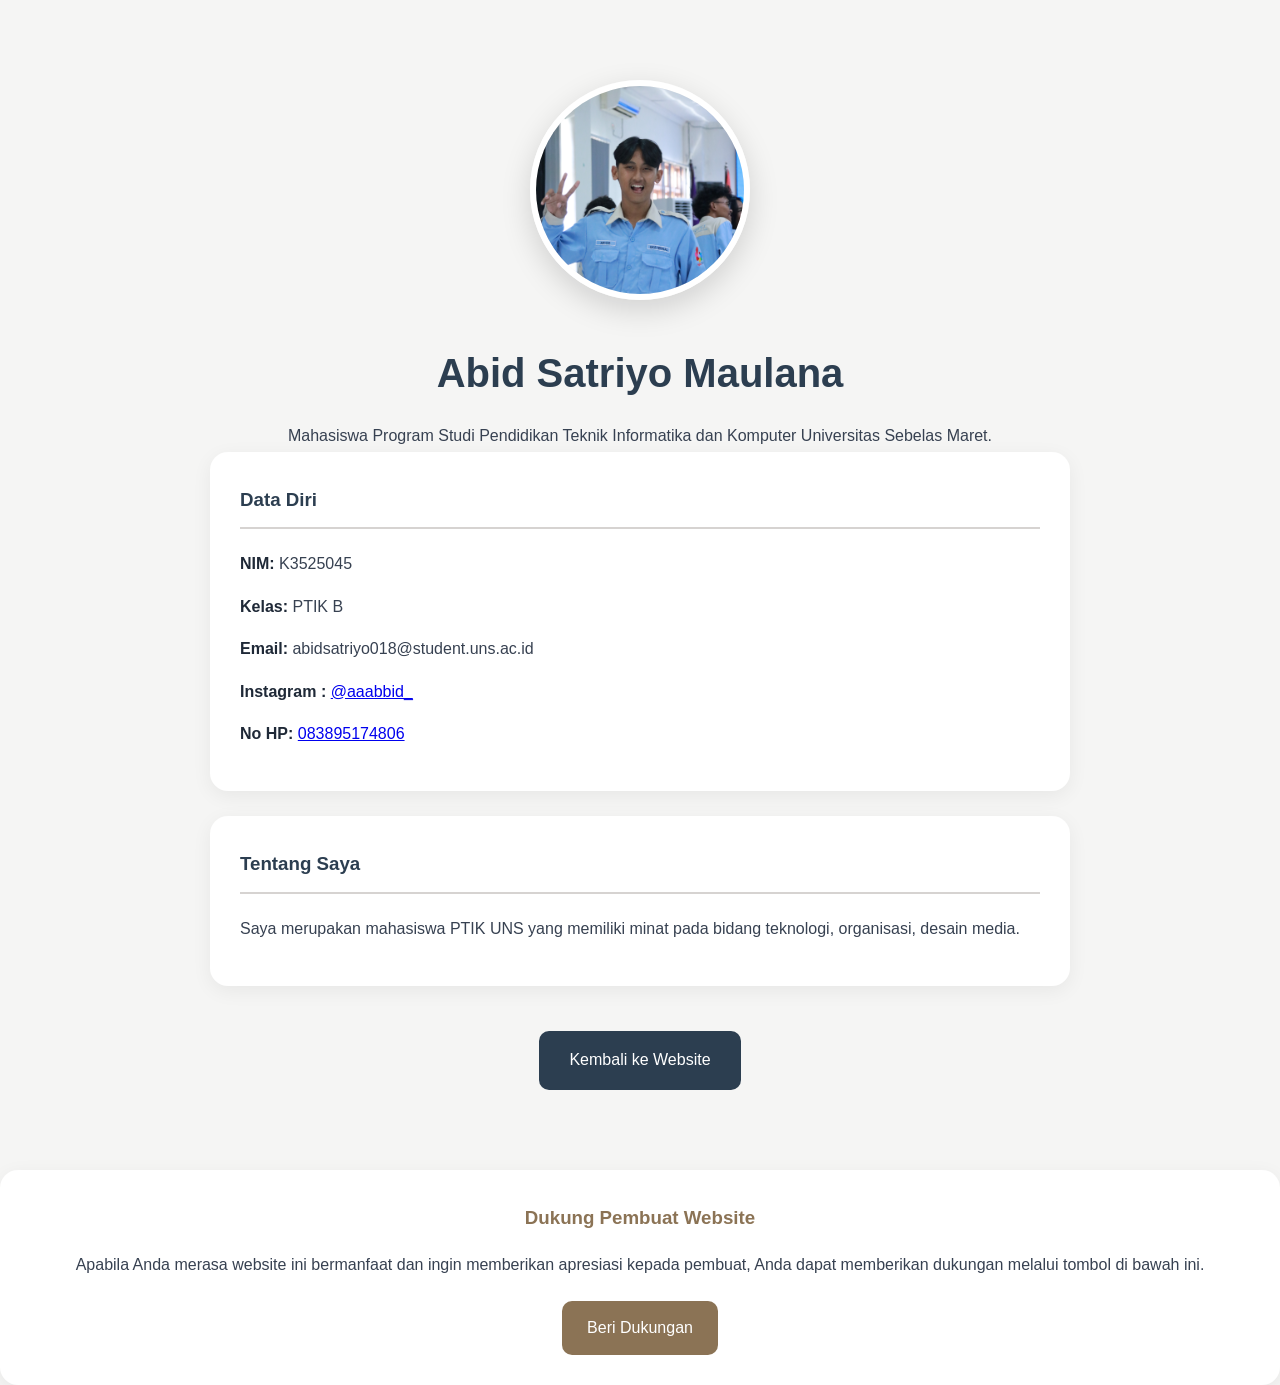
==== about.html @ 87182e34 "Add files via upload" ====
<!DOCTYPE html>
<html lang="id">
<head>
    <meta charset="UTF-8">
    <title>Tentang Saya</title>
    <link rel="stylesheet" href="style.css">
</head>
<body>

<div class="about-container">

    <img src="foto-abid.jpg" alt="Foto Abid" class="about-photo">

    <h1>Abid Satriyo Maulana</h1>

    <p>
        Mahasiswa Program Studi Pendidikan Teknik Informatika dan Komputer
        Universitas Sebelas Maret.
    </p>

    <div class="about-card">
        <h3>Data Diri</h3>

        <p><strong>NIM:</strong> K3525045</p>
        <p><strong>Kelas:</strong> PTIK B</p>
        <p><strong>Email:</strong> abidsatriyo018@student.uns.ac.id</p>
        <p>
            <strong>Instagram :</strong>
            <a href="https://instagram.com/aaabbid_" target="_blank">
            @aaabbid_
            </a>
        </p>
        <p>
            <strong>No HP:</strong> 
            <a href="https://wa.me/6283895174806" target="_blank">
                083895174806
            </a>
        </p>
    </div>

    <div class="about-card">
        <h3>Tentang Saya</h3>

        <p>
            Saya merupakan mahasiswa PTIK UNS yang memiliki minat
            pada bidang teknologi, organisasi, desain media.
        </p>
    </div>

    <a href="index.html" class="btn-back">
        Kembali ke Website
    </a>
</div>
<div class="donation-card">
    <h3>Dukung Pembuat Website</h3>

    <p>
        Apabila Anda merasa website ini bermanfaat dan ingin memberikan
        apresiasi kepada pembuat, Anda dapat memberikan dukungan melalui
        tombol di bawah ini.
    </p>

    <a href="donasi.html" class="donate-btn">
        Beri Dukungan
    </a>
</div>

</body>
</html>
---- style.css ----
/* ===== HERO SECTION ===== */

.hero{
    min-height:100vh;

    background:
    linear-gradient(
        rgba(15,23,42,.75),
        rgba(15,23,42,.75)
    ),
    url('masjid.jpg');

    background-size:cover;
    background-position:center;
    background-repeat:no-repeat;

    display:flex;
    justify-content:center;
    align-items:center;

    text-align:center;
    color:white;

    padding:20px;
}

.hero-content{
max-width:850px;
}

.hero-tag{
display:inline-block;

background:rgba(255,255,255,.15);

padding:10px 18px;
border-radius:30px;

margin-bottom:25px;

backdrop-filter:blur(8px);

}

.hero h1{
font-size:4rem;
line-height:1.2;
margin-bottom:25px;
}

.hero p{
font-size:1.1rem;
max-width:700px;
margin:auto;
margin-bottom:35px;
}

.hero-button a{
display:inline-block;

background:white;
color:#1e293b;

text-decoration:none;

padding:15px 35px;

border-radius:40px;

font-weight:600;

transition:.3s;

}

.hero-button a:hover{
transform:translateY(-3px);
}

/* ===== INTRO SECTION ===== */

.intro{
width:90%;
max-width:1100px;
margin:-70px auto 50px;
position:relative;
z-index:10;
}

.intro-card{
background:white;

padding:40px;

border-radius:20px;

box-shadow:
0 10px 30px rgba(0,0,0,.08);

}

.intro-card h2{
margin-bottom:15px;
color:#2c3e50;
}

.intro-card p{
text-align:justify;
}

@media(max-width:768px){

.hero h1{
    font-size:2.3rem;
}

.hero p{
    font-size:1rem;
}

.intro{
    margin-top:-40px;
}

}

*{
    margin:0;
    padding:0;
    box-sizing:border-box;
    font-family: "Segoe UI", Tahoma, Geneva, Verdana, sans-serif;
}

html{
    scroll-behavior:smooth;
}

body{
    background:#f5f5f4;
    color:#374151;
    line-height:1.9;
}

/* ================= HERO ================= */

header{
    background:linear-gradient(
        135deg,
        #2c3e50,
        #34495e
    );
    color:white;
    text-align:center;
    padding:120px 20px;
    position:relative;
}

.header-content{
    max-width:900px;
    margin:auto;
}

header h1{
    font-size:3.2rem;
    margin-bottom:20px;
    font-weight:700;
}

header p{
    font-size:1.1rem;
    opacity:.9;
}

/* ================= FOTO PROFIL ================= */

.profile-photo{
    position:absolute;
    top:25px;
    right:40px;
}

.profile-photo img{
    width:180px;
    height:180px;

    object-fit:cover;

    border-radius:50%;

    border:4px solid rgba(255,255,255,.8);

    box-shadow:
    0 8px 20px rgba(0,0,0,.25);

    transition:.3s;
}

.profile-photo img:hover{
    transform:scale(1.05);
}

/* ================= NAVBAR ================= */

nav{
    background:white;

    padding:18px;

    text-align:center;

    position:sticky;
    top:0;
    z-index:999;

    box-shadow:
    0 2px 12px rgba(0,0,0,.06);
}

nav a{
    position:relative;

    text-decoration:none;

    color:#374151;

    margin:0 15px;

    font-weight:500;

    padding:10px 5px;

    transition:.3s;
}

/* garis animasi */

nav a::after{
    content:"";

    position:absolute;

    left:0;
    bottom:0;

    width:0%;
    height:2px;

    background:#8b7355;

    transition:.3s ease;
}

nav a:hover{
    color:#8b7355;
}

nav a:hover::after{
    width:100%;
}

/* ================= INTRO CARD ================= */

.intro{
    width:90%;
    max-width:1100px;

    margin:-50px auto 50px;

    position:relative;
    z-index:10;
}

.intro-card{
    background:white;

    padding:40px;

    border-radius:20px;

    box-shadow:
    0 10px 25px rgba(0,0,0,.08);
}

.intro-card h2{
    margin-bottom:15px;
    color:#2c3e50;
}

.intro-card p{
    text-align:justify;
}

/* ================= CONTAINER ================= */

.container{
    width:90%;
    max-width:1100px;
    margin:50px auto;
}

/* ================= SECTION ================= */

.section{
    background:white;

    padding:35px;

    border-radius:18px;

    margin-bottom:25px;

    box-shadow:
    0 4px 18px rgba(0,0,0,.05);

    transition:.3s;
}

.section:hover{
    transform:translateY(-3px);
}

.section h2{
    color:#2c3e50;

    margin-bottom:15px;

    padding-bottom:10px;

    position:relative;
}

.section h2::after{
    content:"";

    position:absolute;

    bottom:0;
    left:0;

    width:70px;
    height:3px;

    background:#8b7355;
}

.section p{
    text-align:justify;
    margin-bottom:15px;
}

/* ================= BLOCKQUOTE ================= */

blockquote{
    background:#fafaf9;

    border-left:4px solid #8b7355;

    padding:20px;

    margin:20px 0;

    border-radius:10px;

    font-style:italic;
}

/* ================= PROFILE ================= */

.profile{
    background:#2c3e50;

    color:white;

    padding:35px;

    border-radius:18px;
}

.profile h2{
    color:#d4c0a1;

    margin-bottom:20px;
}

.profile p{
    margin-bottom:10px;
}

/* ================= FOOTER ================= */

footer{
    background:#1f2937;

    color:white;

    text-align:center;

    padding:30px;

    margin-top:40px;
}

/* ================= SCROLLBAR ================= */

::-webkit-scrollbar{
    width:10px;
}

::-webkit-scrollbar-track{
    background:#e5e7eb;
}

::-webkit-scrollbar-thumb{
    background:#94a3b8;
    border-radius:20px;
}

/* ================= RESPONSIVE ================= */

@media(max-width:768px){

    header{
        padding:90px 20px;
    }

    header h1{
        font-size:2rem;
    }

    .profile-photo{
        position:static;
        margin-bottom:20px;
    }

    .profile-photo img{
        width:90px;
        height:90px;
    }

    nav a{
        display:block;
        margin:12px 0;
    }

    .section{
        padding:25px;
    }

    .intro-card{
        padding:25px;
    }
}

/* ================= ABOUT PAGE ================= */

.about-container{
    max-width:900px;
    margin:60px auto;
    padding:20px;
    text-align:center;
}

.about-photo{
    width:220px;
    height:220px;

    object-fit:cover;

    border-radius:50%;

    border:6px solid white;

    box-shadow:
    0 10px 30px rgba(0,0,0,.15);

    margin-bottom:25px;
}

.about-container h1{
    font-size:2.5rem;
    color:#2c3e50;
    margin-bottom:10px;
}

.about-subtitle{
    color:#6b7280;
    font-size:1.1rem;
    margin-bottom:35px;
}

.about-card{
    background:white;

    margin-bottom:25px;

    padding:30px;

    border-radius:18px;

    box-shadow:
    0 5px 20px rgba(0,0,0,.06);

    text-align:left;
}

.about-card h3{
    color:#2c3e50;
    margin-bottom:20px;

    border-bottom:2px solid #d6d3d1;
    padding-bottom:10px;
}

.about-card p{
    margin-bottom:12px;
}

.about-card strong{
    color:#1f2937;
}

.btn-back{
    display:inline-block;

    margin-top:20px;

    text-decoration:none;

    background:#2c3e50;
    color:white;

    padding:14px 30px;

    border-radius:10px;

    transition:.3s;
}

.btn-back:hover{
    background:#8b7355;
    transform:translateY(-2px);
}
.donation-card{
    background:white;
    padding:30px;
    border-radius:18px;
    margin-top:25px;

    box-shadow:
    0 5px 20px rgba(0,0,0,.06);

    text-align:center;
}

.donation-card h3{
    margin-bottom:15px;
    color:#8b7355;
}

.donation-card p{
    margin-bottom:20px;
}

.donate-btn{
    display:inline-block;

    text-decoration:none;

    background:#8b7355;
    color:white;

    padding:12px 25px;

    border-radius:10px;

    transition:.3s;
}

.donate-btn:hover{
    background:#2c3e50;
}
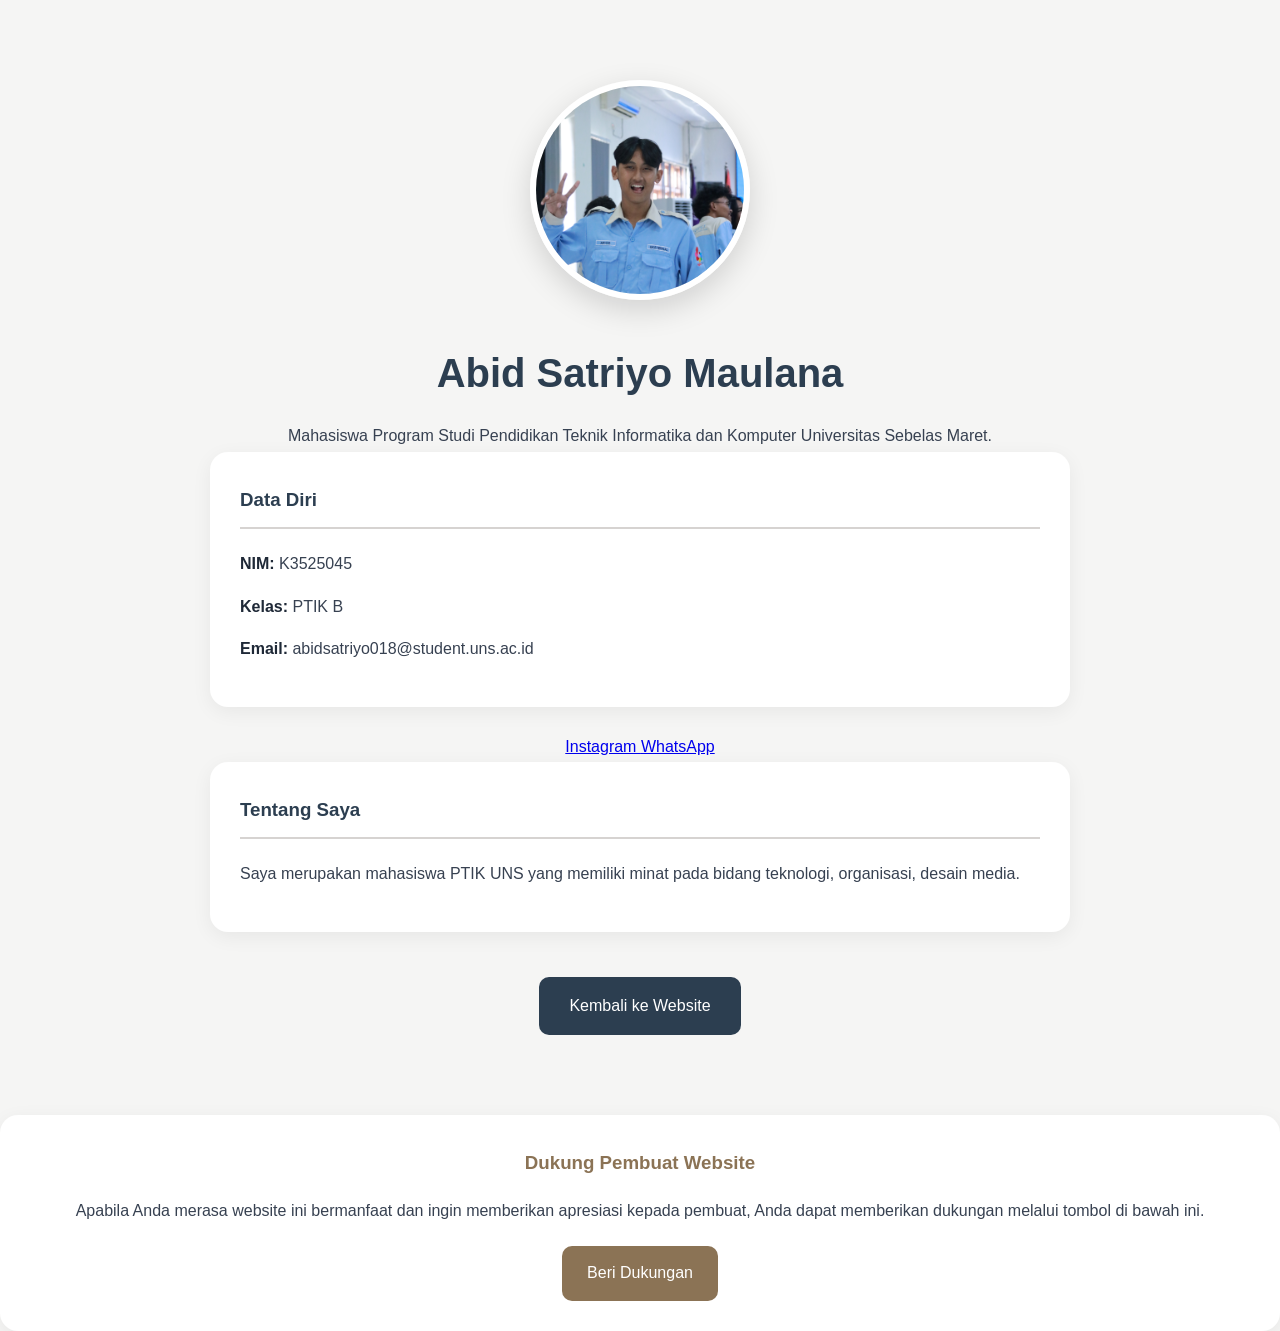
==== commit 1b307049: "Enhance about.html with social media links Added social media links for Instagram and WhatsApp." ====
--- a/about.html
+++ b/about.html
@@ -24,20 +24,22 @@
         <p><strong>NIM:</strong> K3525045</p>
         <p><strong>Kelas:</strong> PTIK B</p>
         <p><strong>Email:</strong> abidsatriyo018@student.uns.ac.id</p>
-        <p>
-            <strong>Instagram :</strong>
-            <a href="https://instagram.com/aaabbid_" target="_blank">
-            @aaabbid_
-            </a>
-        </p>
-        <p>
-            <strong>No HP:</strong> 
-            <a href="https://wa.me/6283895174806" target="_blank">
-                083895174806
-            </a>
-        </p>
     </div>
+        <div class="social-container">
 
+    <a href="https://instagram.com/aaabbid_" 
+       target="_blank" 
+       class="social-btn instagram">
+        Instagram
+    </a>
+
+    <a href="https://wa.me/6283895174806" 
+       target="_blank" 
+       class="social-btn whatsapp">
+        WhatsApp
+    </a>
+
+    </div>
     <div class="about-card">
         <h3>Tentang Saya</h3>
 
@@ -66,4 +68,4 @@
 </div>
 
 </body>
-</html>+</html>
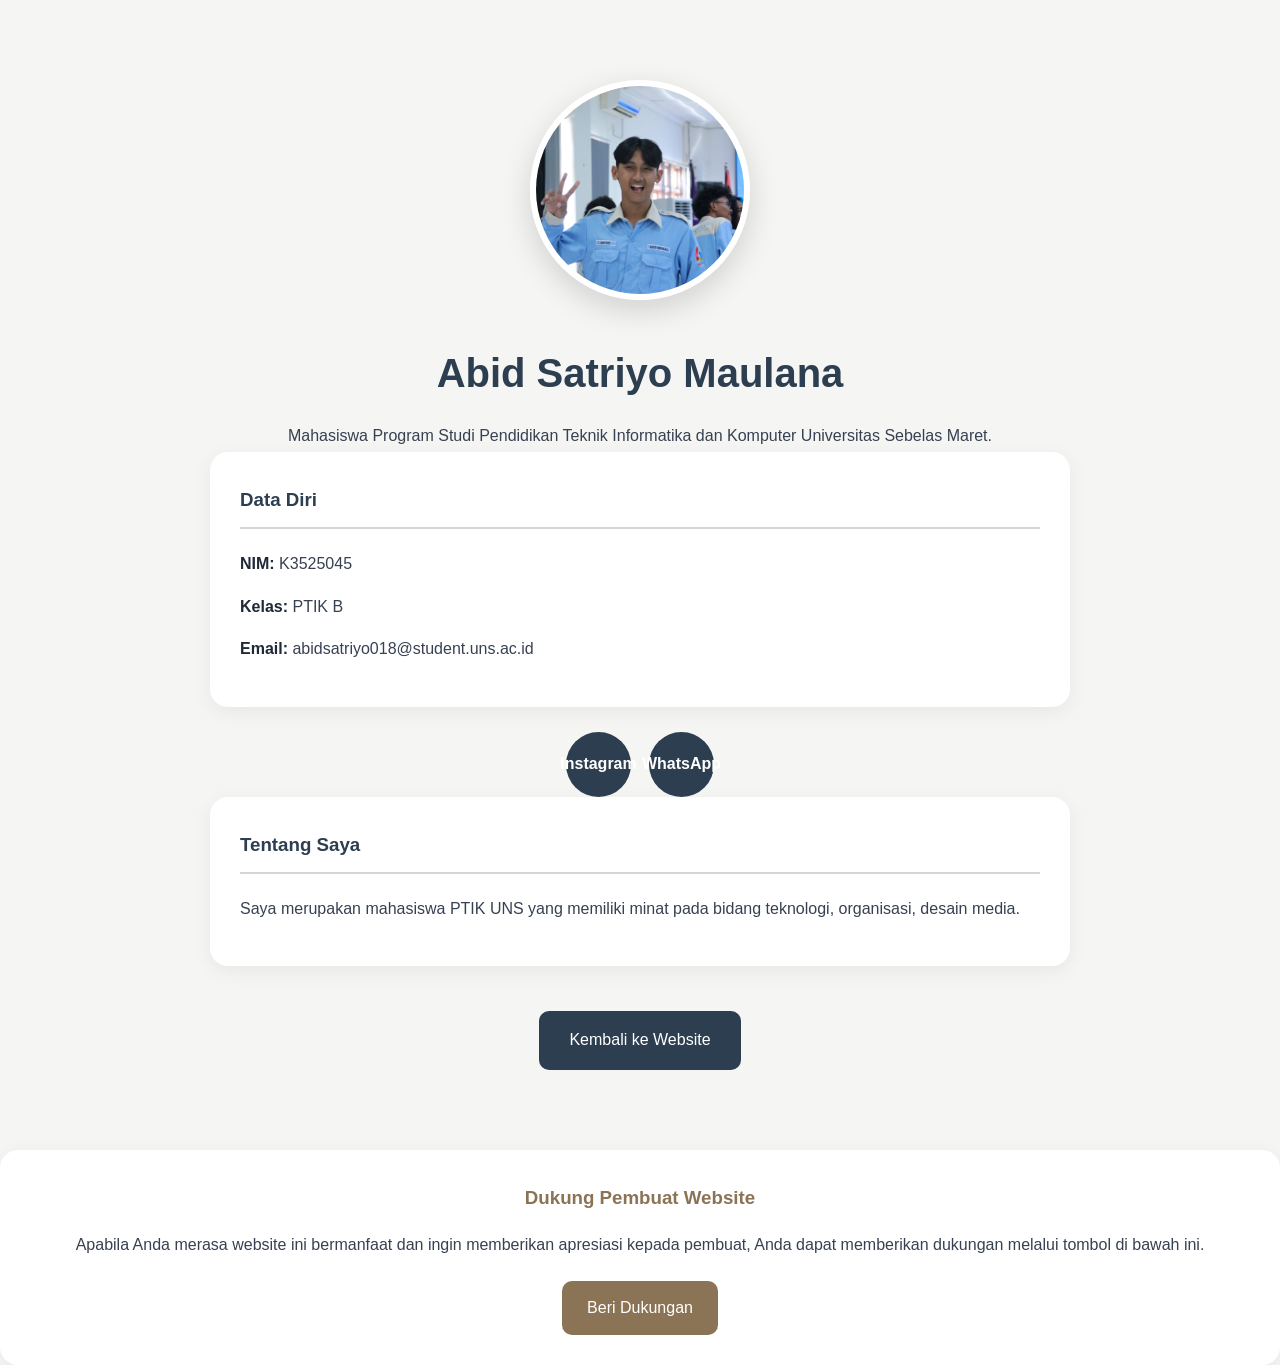
==== commit 1b4d31a0: "Fix HTML structure and update social links" ====
--- a/about.html
+++ b/about.html
@@ -25,17 +25,15 @@
         <p><strong>Kelas:</strong> PTIK B</p>
         <p><strong>Email:</strong> abidsatriyo018@student.uns.ac.id</p>
     </div>
-        <div class="social-container">
+        <div class="social-circle">
 
     <a href="https://instagram.com/aaabbid_" 
-       target="_blank" 
-       class="social-btn instagram">
+       target="_blank">
         Instagram
     </a>
 
     <a href="https://wa.me/6283895174806" 
-       target="_blank" 
-       class="social-btn whatsapp">
+       target="_blank"> 
         WhatsApp
     </a>
 
--- a/style.css
+++ b/style.css
@@ -578,4 +578,43 @@
 
 .donate-btn:hover{
     background:#2c3e50;
-}+}
+.social-circle{
+    display:flex;
+    justify-content:center;
+    gap:18px;
+    margin-top:25px;
+}
+
+.social-circle a{
+
+    width:65px;
+    height:65px;
+
+    display:flex;
+    justify-content:center;
+    align-items:center;
+
+    border-radius:50%;
+
+    text-decoration:none;
+
+    background:#2c3e50;
+    color:white;
+
+    font-weight:bold;
+
+    transition:.35s;
+}
+
+.social-circle a:hover{
+
+    background:#8b7355;
+
+    transform:
+    translateY(-5px)
+    rotate(8deg);
+
+    box-shadow:
+    0 10px 25px rgba(0,0,0,.15);
+}
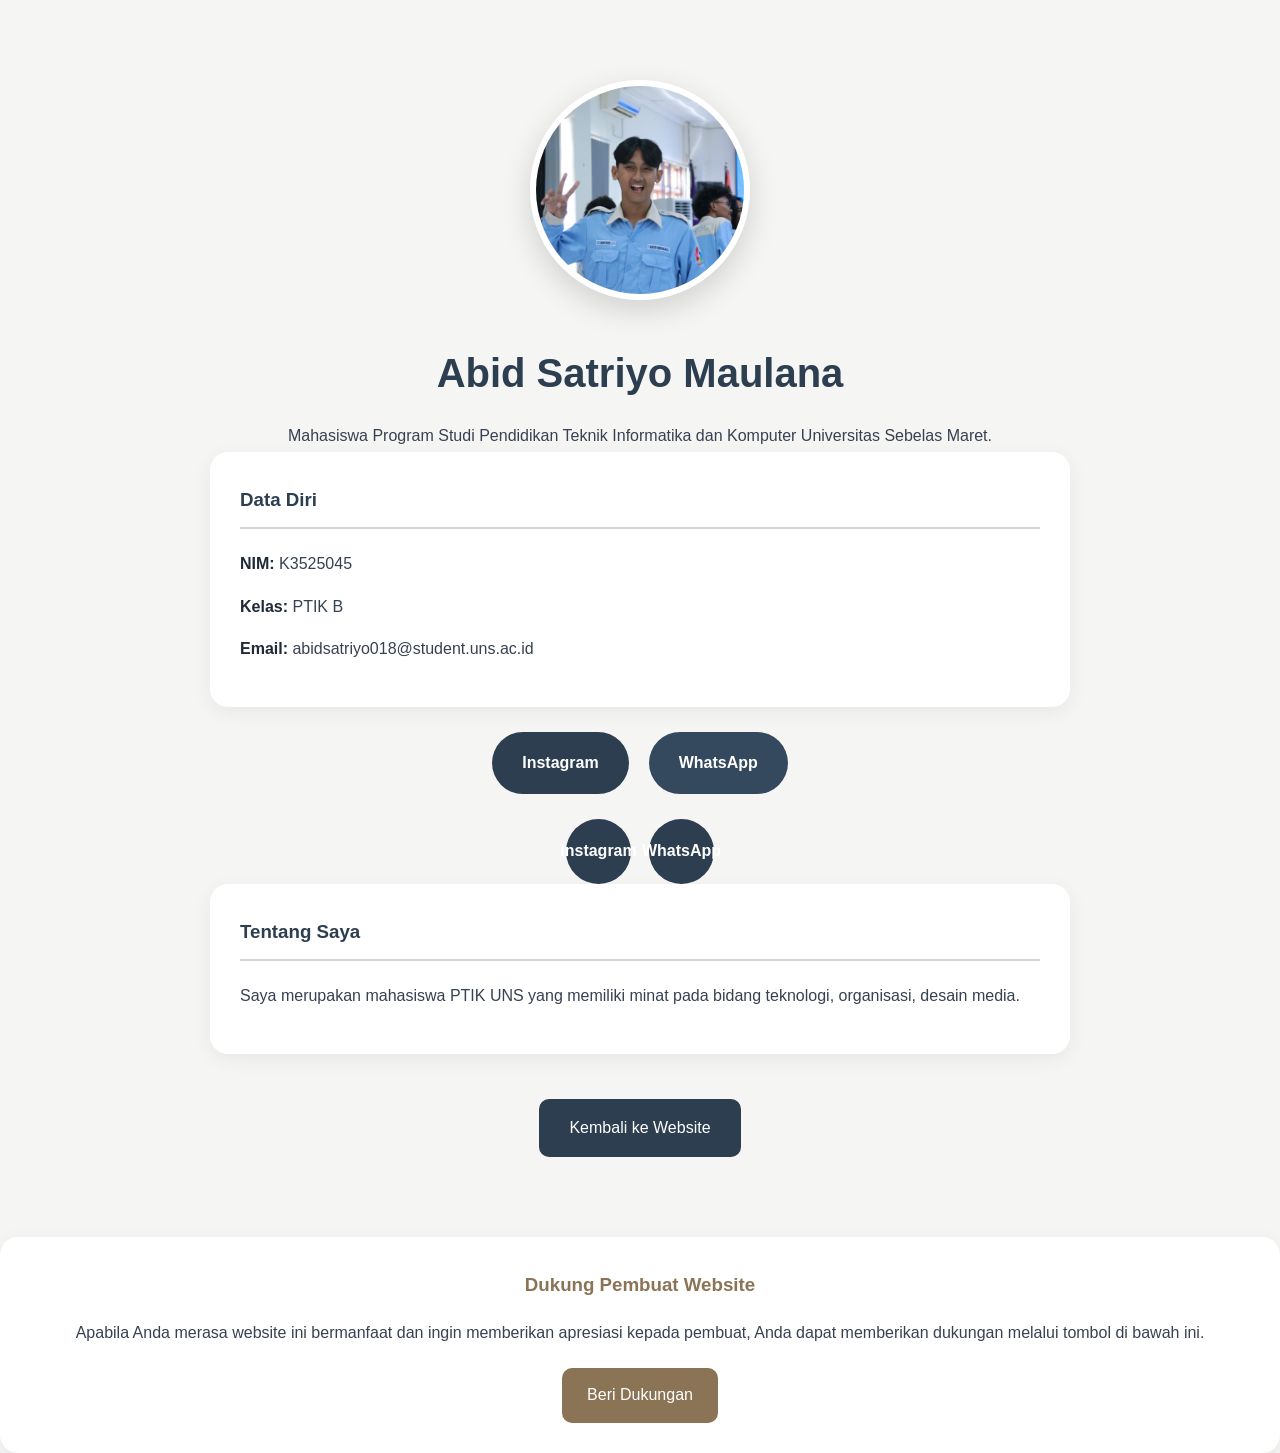
==== commit ec8dbaf3: "Update about.html" ====
--- a/about.html
+++ b/about.html
@@ -24,6 +24,21 @@
         <p><strong>NIM:</strong> K3525045</p>
         <p><strong>Kelas:</strong> PTIK B</p>
         <p><strong>Email:</strong> abidsatriyo018@student.uns.ac.id</p>
+    </div>
+    <div class="social-container">
+
+    <a href="https://instagram.com/aaabbid_" 
+       target="_blank" 
+       class="social-btn instagram">
+        Instagram
+    </a>
+
+    <a href="https://wa.me/6283895174806" 
+       target="_blank" 
+       class="social-btn whatsapp">
+        WhatsApp
+    </a>
+
     </div>
         <div class="social-circle">
 
--- a/style.css
+++ b/style.css
@@ -585,7 +585,60 @@
     gap:18px;
     margin-top:25px;
 }
-
+/* ================= SOCIAL BUTTON ================= */
+
+.social-container{
+    display:flex;
+    justify-content:center;
+    gap:20px;
+    flex-wrap:wrap;
+
+    margin-top:25px;
+}
+
+.social-btn{
+    text-decoration:none;
+
+    padding:14px 28px;
+
+    border-radius:50px;
+
+    font-weight:600;
+
+    transition:all .35s ease;
+
+    border:2px solid transparent;
+}
+
+/* Instagram */
+
+.instagram{
+    background:#2c3e50;
+    color:white;
+}
+
+.instagram:hover{
+    background:#8b7355;
+    transform:translateY(-4px);
+
+    box-shadow:
+    0 10px 20px rgba(139,115,85,.25);
+}
+
+/* WhatsApp */
+
+.whatsapp{
+    background:#34495e;
+    color:white;
+}
+
+.whatsapp:hover{
+    background:#8b7355;
+    transform:translateY(-4px);
+
+    box-shadow:
+    0 10px 20px rgba(139,115,85,.25);
+}
 .social-circle a{
 
     width:65px;
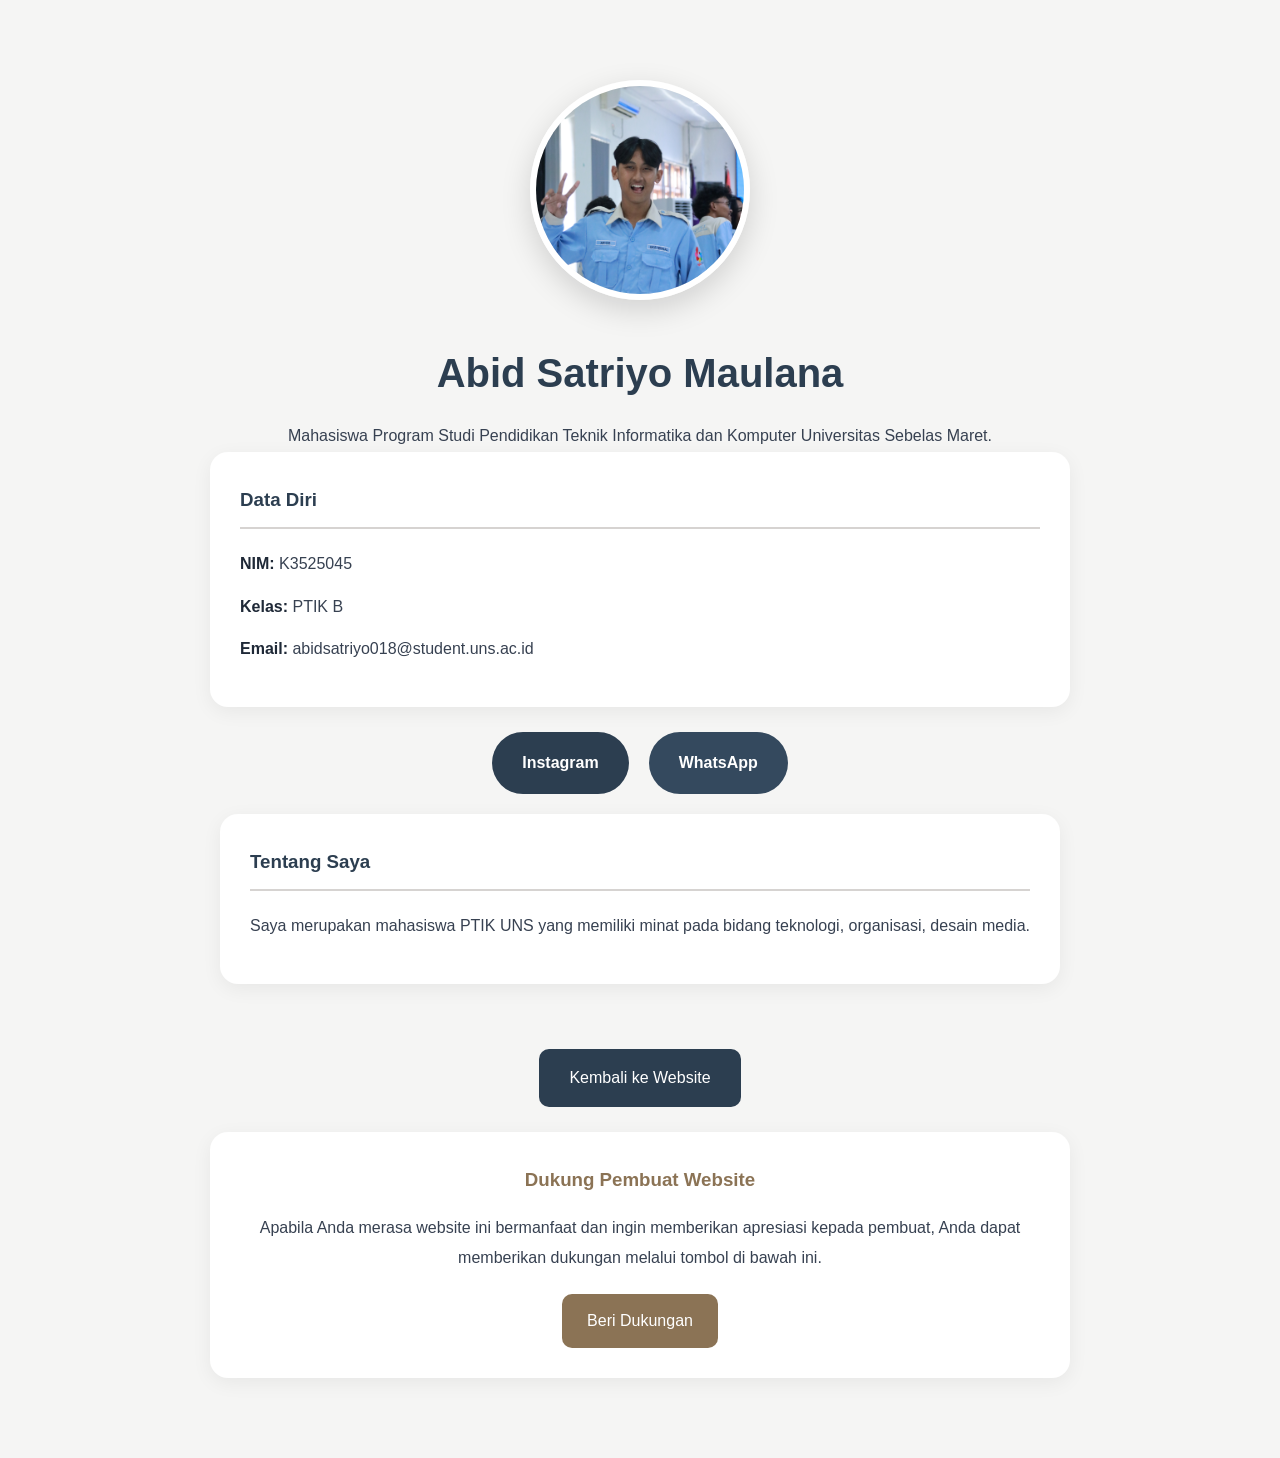
==== commit 807b202c: "Update about.html" ====
--- a/about.html
+++ b/about.html
@@ -39,20 +39,6 @@
         WhatsApp
     </a>
 
-    </div>
-        <div class="social-circle">
-
-    <a href="https://instagram.com/aaabbid_" 
-       target="_blank">
-        Instagram
-    </a>
-
-    <a href="https://wa.me/6283895174806" 
-       target="_blank"> 
-        WhatsApp
-    </a>
-
-    </div>
     <div class="about-card">
         <h3>Tentang Saya</h3>
 
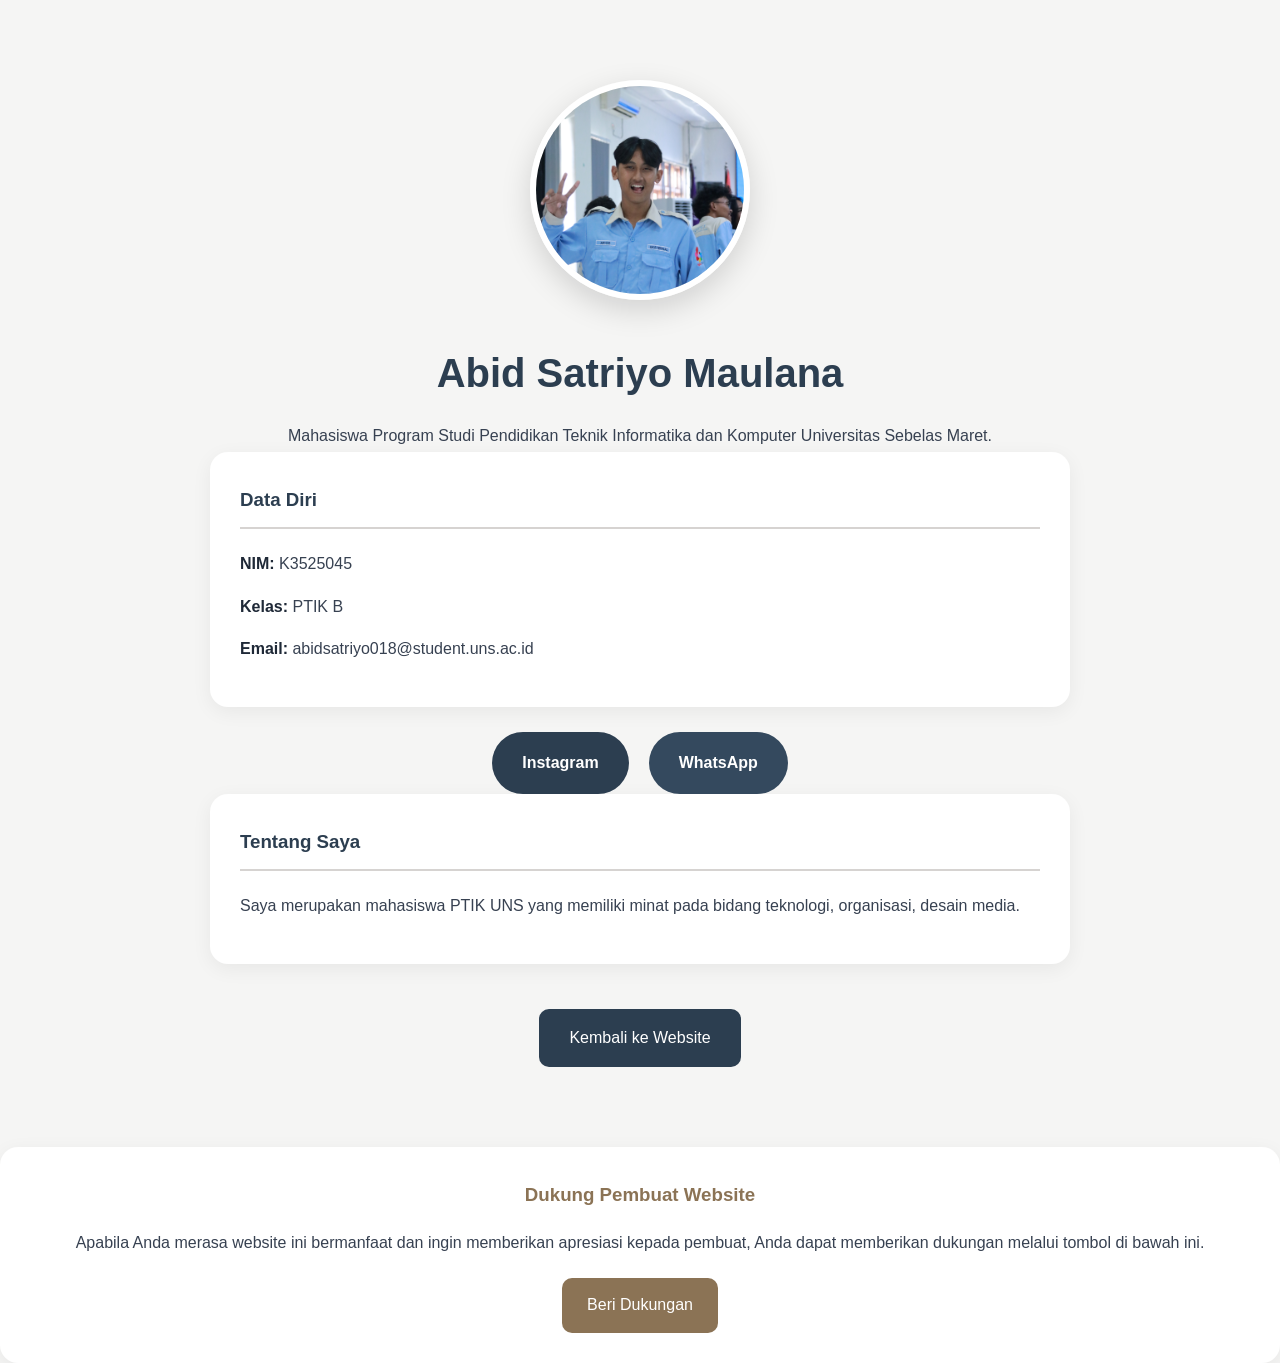
==== commit fb057fd8: "Update about.html" ====
--- a/about.html
+++ b/about.html
@@ -38,7 +38,7 @@
        class="social-btn whatsapp">
         WhatsApp
     </a>
-
+    </div>
     <div class="about-card">
         <h3>Tentang Saya</h3>
 
